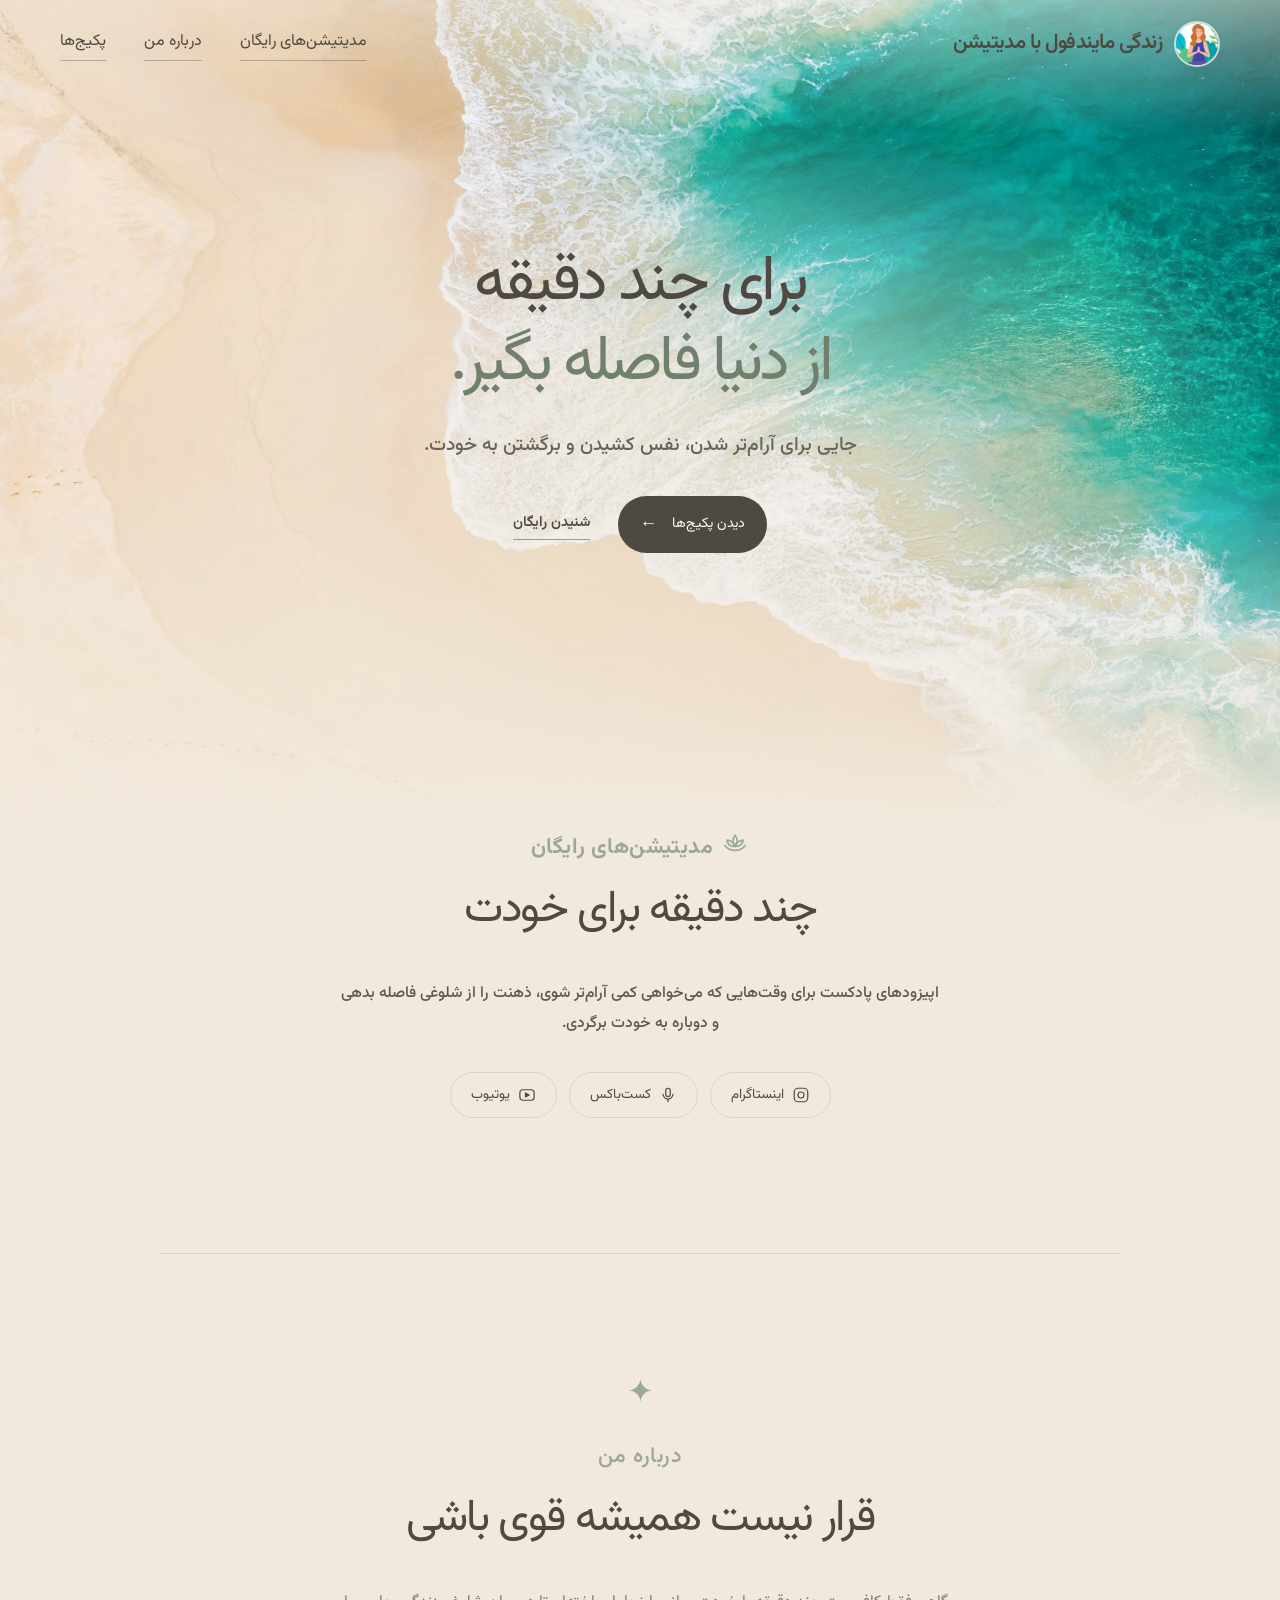
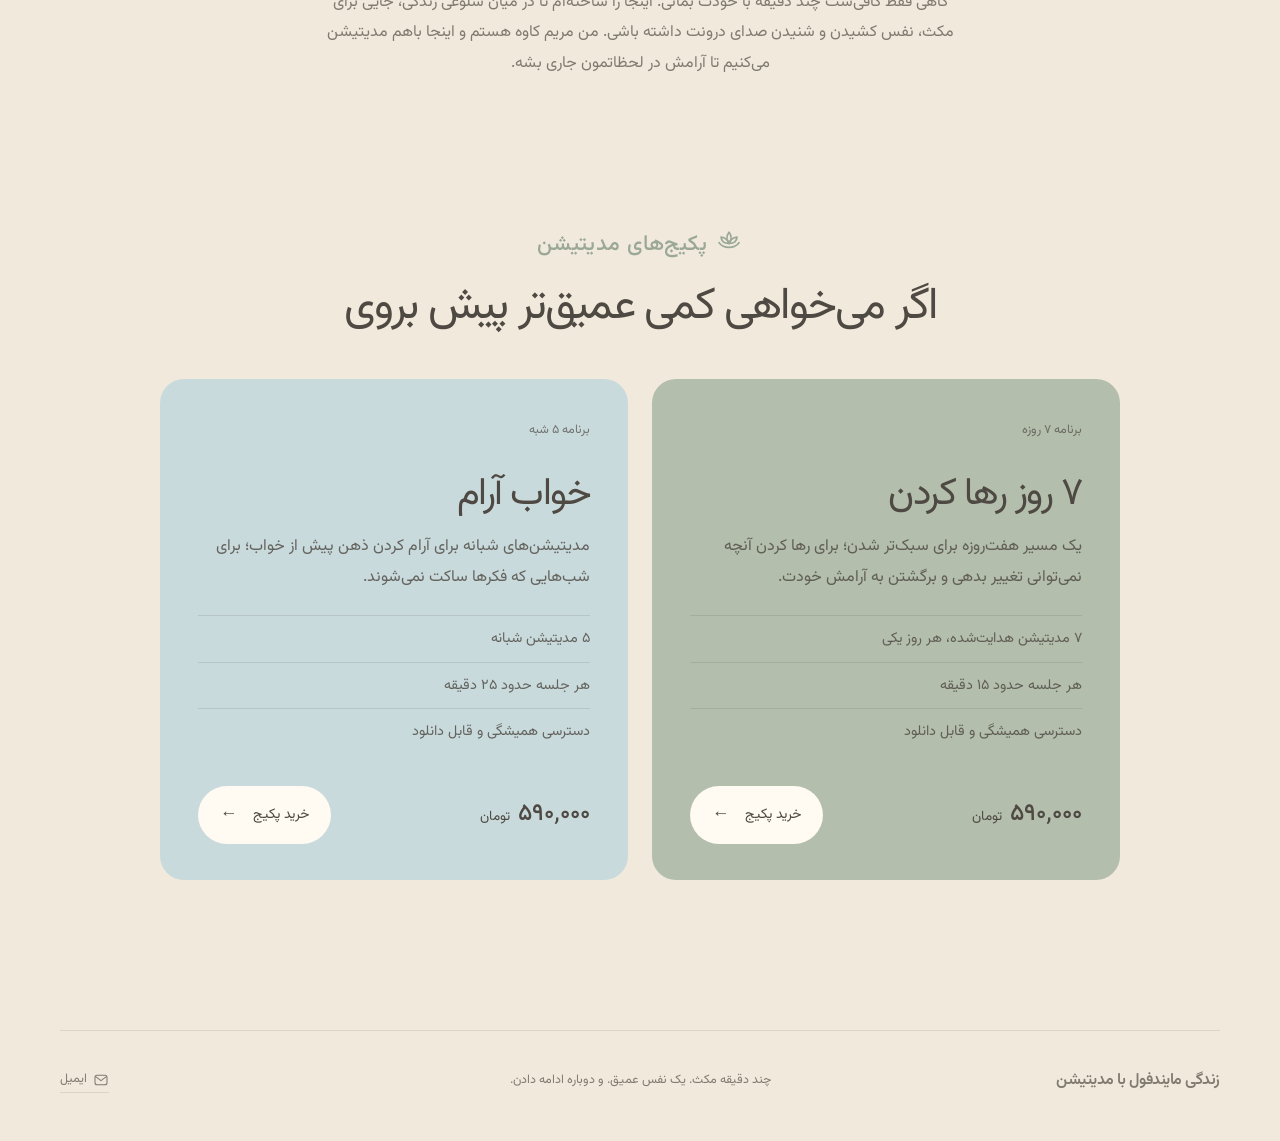
==== index.html @ b2b63bcb "Move about section above packages and add lotus icons to section labels Co-Authored-By: Claude Opus " ====
<!doctype html>
<html lang="fa" dir="rtl">
<head>
  <meta charset="utf-8">
  <meta name="viewport" content="width=device-width, initial-scale=1">
  <title>زندگی مایندفول با مدیتیشن</title>
  <meta name="description" content="پادکست مدیتیشن رایگان و پکیج‌های مدیتیشن هدایت‌شده؛ جایی برای آرام‌تر شدن، نفس کشیدن و برگشتن به خودت.">
  <meta name="theme-color" content="#f7f4ee">
  <link rel="preconnect" href="https://fonts.googleapis.com">
  <link rel="preconnect" href="https://fonts.gstatic.com" crossorigin>
  <link href="https://fonts.googleapis.com/css2?family=Vazirmatn:wght@300;400;500;600&display=swap" rel="stylesheet">
  <link rel="stylesheet" href="style.css">
</head>
<body>
  <div class="top">
    <header class="nav">
      <a class="logo" href="#"><img class="logo-avatar" src="images/avatar.jpg" alt="" width="46" height="46">زندگی مایندفول با مدیتیشن</a>
      <nav>
        <a href="#free">مدیتیشن‌های رایگان</a>
        <a href="#about">درباره من</a>
        <a href="#packages">پکیج‌ها</a>
      </nav>
    </header>

    <!-- عکس بالای صفحه: images/hero.jpg -->
    <section class="hero">
      <div class="hero-copy">
        <h1>برای چند دقیقه<br><em>از دنیا فاصله بگیر.</em></h1>
        <p class="hero-text">
          جایی برای آرام‌تر شدن، نفس کشیدن و برگشتن به خودت.
        </p>
        <div class="hero-actions">
          <a class="button" href="#packages">دیدن پکیج‌ها <span aria-hidden="true">←</span></a>
          <a class="text-link" href="#free">شنیدن رایگان</a>
        </div>
      </div>
    </section>
  </div>

  <main>
    <section class="intro" id="free">
      <p class="eyebrow"><svg class="lotus" viewBox="0 0 24 24" aria-hidden="true" fill="none" stroke="currentColor" stroke-width="1.5" stroke-linecap="round" stroke-linejoin="round"><path d="M12 4.5c2.2 2.7 2.2 6.6 0 9.5-2.2-2.9-2.2-6.8 0-9.5z"/><path d="M12 14c-.9-2.9-3.4-5-6.8-5.4.1 3.6 2.6 5.7 6.8 5.4z"/><path d="M12 14c.9-2.9 3.4-5 6.8-5.4-.1 3.6-2.6 5.7-6.8 5.4z"/><path d="M3.5 13.5c1.9 2.6 4.9 4 8.5 4s6.6-1.4 8.5-4"/></svg>مدیتیشن‌های رایگان</p>
      <h2>چند دقیقه برای خودت</h2>
      <p>
        اپیزودهای پادکست برای وقت‌هایی که می‌خواهی کمی آرام‌تر شوی،
        ذهنت را از شلوغی فاصله بدهی و دوباره به خودت برگردی.
      </p>
      <!-- لینک صفحه‌ی پادکست خودت را در هر href بگذار -->
      <ul class="platforms">
        <li><a href="https://www.instagram.com/mindful_life_with_meditation/" target="_blank" rel="noopener"><svg class="icon" viewBox="0 0 24 24" aria-hidden="true" fill="none" stroke="currentColor" stroke-width="1.6" stroke-linecap="round" stroke-linejoin="round"><rect x="3" y="3" width="18" height="18" rx="5"/><circle cx="12" cy="12" r="4"/><circle cx="17.3" cy="6.7" r=".6" fill="currentColor" stroke="none"/></svg>اینستاگرام</a></li>
        <li><a href="https://castbox.fm/channel/%D8%B2%D9%86%D8%AF%DA%AF%DB%8C-%D9%85%D8%A7%DB%8C%D9%86%D8%AF%D9%81%D9%88%D9%84-%D8%A8%D8%A7-%D9%85%D8%AF%DB%8C%D8%AA%DB%8C%D8%B4%D9%86-%7C-%D9%85%D8%B1%D8%A7%D9%82%D8%A8%D9%87%E2%80%8C%DB%8C-%D9%81%D8%A7%D8%B1%D8%B3%DB%8C-id4888005?country=ir&amp;nojump=1" target="_blank" rel="noopener"><svg class="icon" viewBox="0 0 24 24" aria-hidden="true" fill="none" stroke="currentColor" stroke-width="1.6" stroke-linecap="round" stroke-linejoin="round"><rect x="9" y="3" width="6" height="11" rx="3"/><path d="M5.5 11a6.5 6.5 0 0 0 13 0"/><path d="M12 17.5V21"/></svg>کست‌باکس</a></li>
        <li><a href="https://www.youtube.com/@maryamMeditations" target="_blank" rel="noopener"><svg class="icon" viewBox="0 0 24 24" aria-hidden="true" fill="none" stroke="currentColor" stroke-width="1.6" stroke-linecap="round" stroke-linejoin="round"><rect x="2.5" y="5" width="19" height="14" rx="4"/><path d="M10 9.2v5.6l4.8-2.8z" fill="currentColor"/></svg>یوتیوب</a></li>
      </ul>
    </section>

    <section class="about" id="about">
      <div class="about-mark" aria-hidden="true">✦</div>
      <div>
        <p class="eyebrow">درباره من</p>
        <h2>قرار نیست همیشه قوی باشی</h2>
        <p>
          گاهی فقط کافی‌ست چند دقیقه با خودت بمانی.
          اینجا را ساخته‌ام تا در میان شلوغی زندگی،
          جایی برای مکث، نفس کشیدن و شنیدن صدای درونت داشته باشی.
          من مریم کاوه هستم و اینجا باهم مدیتیشن می‌کنیم
          تا آرامش در لحظاتمون جاری بشه.
        </p>
      </div>
    </section>

    <section class="packages" id="packages">
      <div class="section-heading">
        <p class="eyebrow"><svg class="lotus" viewBox="0 0 24 24" aria-hidden="true" fill="none" stroke="currentColor" stroke-width="1.5" stroke-linecap="round" stroke-linejoin="round"><path d="M12 4.5c2.2 2.7 2.2 6.6 0 9.5-2.2-2.9-2.2-6.8 0-9.5z"/><path d="M12 14c-.9-2.9-3.4-5-6.8-5.4.1 3.6 2.6 5.7 6.8 5.4z"/><path d="M12 14c.9-2.9 3.4-5 6.8-5.4-.1 3.6-2.6 5.7-6.8 5.4z"/><path d="M3.5 13.5c1.9 2.6 4.9 4 8.5 4s6.6-1.4 8.5-4"/></svg>پکیج‌های مدیتیشن</p>
        <h2>اگر می‌خواهی کمی عمیق‌تر پیش بروی</h2>
      </div>

      <div class="package-grid">
        <article class="package-card">
          <div class="package-top">
            <span class="card-label">برنامه ۷ روزه</span>
          </div>
          <h3>۷ روز رها کردن</h3>
          <p class="package-desc">
            یک مسیر هفت‌روزه برای سبک‌تر شدن؛ برای رها کردن آنچه
            نمی‌توانی تغییر بدهی و برگشتن به آرامش خودت.
          </p>
          <ul class="package-list">
            <li>۷ مدیتیشن هدایت‌شده، هر روز یکی</li>
            <li>هر جلسه حدود ۱۵ دقیقه</li>
            <li>دسترسی همیشگی و قابل دانلود</li>
          </ul>
          <div class="package-footer">
            <p class="price"><strong>۵۹۰٬۰۰۰</strong> تومان</p>
            <!-- لینک صفحه‌ی پرداخت این پکیج -->
            <a class="button button-light" href="#">خرید پکیج <span aria-hidden="true">←</span></a>
          </div>
        </article>

        <article class="package-card package-card--sea">
          <div class="package-top">
            <span class="card-label">برنامه ۵ شبه</span>
          </div>
          <h3>خواب آرام</h3>
          <p class="package-desc">
            مدیتیشن‌های شبانه برای آرام کردن ذهن پیش از خواب؛
            برای شب‌هایی که فکرها ساکت نمی‌شوند.
          </p>
          <ul class="package-list">
            <li>۵ مدیتیشن شبانه</li>
            <li>هر جلسه حدود ۲۵ دقیقه</li>
            <li>دسترسی همیشگی و قابل دانلود</li>
          </ul>
          <div class="package-footer">
            <p class="price"><strong>۵۹۰٬۰۰۰</strong> تومان</p>
            <!-- لینک صفحه‌ی پرداخت این پکیج -->
            <a class="button button-light" href="#">خرید پکیج <span aria-hidden="true">←</span></a>
          </div>
        </article>
      </div>
    </section>
  </main>

  <footer>
    <div class="logo">زندگی مایندفول با مدیتیشن</div>
    <p>چند دقیقه مکث. یک نفس عمیق. و دوباره ادامه دادن.</p>
    <div class="footer-links">
      <a class="footer-link" href="mailto:mindful.life.with.meditation@gmail.com"><svg class="icon" viewBox="0 0 24 24" aria-hidden="true" fill="none" stroke="currentColor" stroke-width="1.6" stroke-linecap="round" stroke-linejoin="round"><rect x="3" y="5" width="18" height="14" rx="3"/><path d="m4 7 8 6 8-6"/></svg>ایمیل</a>
    </div>
  </footer>
</body>
</html>
---- style.css ----
* { box-sizing: border-box; }

:root {
  --cream: #f1e9dc;
  --cream-deep: #e7dccb;
  --sage: #9aa895;
  --sage-soft: #b3bead;
  --sage-dark: #71806d;
  --brown: #4e4942;
  --muted: #817a70;
  --white: #fffaf2;
  --sea: #c9dadd;
  --line: rgba(78,73,66,.13);
}

html { scroll-behavior: smooth; }

body {
  margin: 0;
  background: var(--cream);
  color: var(--brown);
  font-family: "Vazirmatn", Tahoma, sans-serif;
  font-weight: 400;
  line-height: 1.9;
}

a { color: inherit; text-decoration: none; }

.nav {
  width: min(1160px, calc(100% - 48px));
  margin: 0 auto;
  min-height: 88px;
  display: flex;
  align-items: center;
  justify-content: space-between;
  gap: 32px;
}

.logo {
  font-size: 1.3rem;
  font-weight: 600;
  letter-spacing: -.03em;
}
a.logo {
  display: inline-flex;
  align-items: center;
  gap: 12px;
}
.logo-avatar {
  width: 46px;
  height: 46px;
  border-radius: 50%;
  object-fit: cover;
  border: 2px solid rgba(255,250,242,.7);
  box-shadow: 0 1px 6px rgba(78,73,66,.06);
}

.nav nav {
  display: flex;
  gap: 38px;
  color: var(--muted);
  font-size: 1rem;
}

.nav nav a {
  padding-bottom: 3px;
  border-bottom: 1px solid rgba(78,73,66,.35);
  transition: color .2s ease, border-color .2s ease;
}
.nav nav a:hover { color: var(--brown); border-bottom-color: var(--brown); }

.top {
  position: relative;
  min-height: 92vh;
  display: flex;
  flex-direction: column;
  background:
    /* محو شدن پایین عکس در رنگ صفحه */
    linear-gradient(180deg, transparent 55%, rgba(241,233,220,.6) 80%, var(--cream) 100%),
    /* کمی روشن‌تر کردن پشت متن برای خوانایی */
    radial-gradient(var(--veil, ellipse 50% 38%) at 50% 50%, rgba(241,233,220,.78), rgba(241,233,220,0) 100%),
    /* روشن کردن بالای صفحه برای خوانایی منو */
    linear-gradient(180deg, rgba(241,233,220,.55) 0%, rgba(241,233,220,0) 16%),
    url("images/hero.jpg") center / cover no-repeat,
    var(--cream-deep);
}

.top .nav { width: min(1160px, calc(100% - 48px)); }
.top .nav nav { color: var(--brown); }

.hero {
  flex: 1;
  width: min(1160px, calc(100% - 48px));
  margin: 0 auto;
  display: flex;
  align-items: center;
  justify-content: center;
  padding: 40px 0 160px;
}

.hero-copy { max-width: 640px; text-align: center; }
.hero-copy .hero-text { margin-left: auto; margin-right: auto; }
.hero-copy .hero-actions { justify-content: center; }

.eyebrow {
  margin: 0 0 16px;
  color: var(--sage-dark);
  font-size: .78rem;
  font-weight: 500;
  letter-spacing: .02em;
}

h1, h2, h3, p { margin-top: 0; }

h1 {
  margin-bottom: 24px;
  font-size: clamp(2.8rem, 5vw, 5rem);
  line-height: 1.25;
  font-weight: 400;
  letter-spacing: -.055em;
}
h1 em {
  font-style: normal;
  color: var(--sage-dark);
}

.hero-text {
  max-width: 480px;
  color: #6a635a;
  font-size: 1.2rem;
  font-weight: 500;
  margin-bottom: 32px;
}

.button {
  display: inline-flex;
  align-items: center;
  gap: 15px;
  background: var(--brown);
  color: var(--white);
  border-radius: 999px;
  padding: 12px 22px;
  font-size: .88rem;
  transition: transform .2s ease, background .2s ease;
}
.button:hover { transform: translateY(-2px); background: #3f3b36; }
.button span { font-size: 1.1rem; }

.hero-actions {
  display: flex;
  align-items: center;
  gap: 28px;
  flex-wrap: wrap;
}

.hero-actions .text-link {
  color: var(--brown);
  font-weight: 600;
  border-bottom-color: rgba(78,73,66,.5);
}

a:focus-visible {
  outline: 2px solid var(--sage-dark);
  outline-offset: 3px;
}

.intro, .packages, .about {
  width: min(960px, calc(100% - 48px));
  margin-left: auto;
  margin-right: auto;
}

.intro {
  padding: 0 0 135px;
  text-align: center;
}
.intro h2, .section-heading h2, .about h2 {
  font-size: clamp(2rem, 3.5vw, 3rem);
  font-weight: 400;
  letter-spacing: -.04em;
  line-height: 1.4;
}
.eyebrow .lotus {
  width: 1.3em;
  height: 1.3em;
  vertical-align: -.25em;
  margin-left: 8px;
}
.intro .eyebrow {
  color: var(--sage);
  font-size: 1.35rem;
  font-weight: 700;
  margin-bottom: 10px;
}
.section-heading .eyebrow,
.about .eyebrow {
  font-size: 1.35rem;
  margin-bottom: 10px;
}
.section-heading .eyebrow,
.about .eyebrow { color: var(--sage); }
.intro p:not(.eyebrow) {
  max-width: 600px;
  margin: 0 auto 24px;
  color: #5f5850;
  font-weight: 500;
  font-size: .98rem;
}

.text-link {
  display: inline-flex;
  gap: 13px;
  align-items: center;
  color: var(--sage-dark);
  font-size: .9rem;
  border-bottom: 1px solid rgba(113,128,109,.35);
  padding-bottom: 3px;
}

.platforms {
  list-style: none;
  margin: 34px 0 0;
  padding: 0;
  display: flex;
  justify-content: center;
  flex-wrap: wrap;
  gap: 12px;
}
.platforms a {
  display: inline-flex;
  align-items: center;
  gap: 8px;
  padding: 9px 20px;
  border: 1px solid var(--line);
  border-radius: 999px;
  font-size: .85rem;
  color: var(--brown);
  transition: background .2s ease, border-color .2s ease;
}
.platforms .icon { width: 18px; height: 18px; flex: none; }
.platforms a:hover { background: var(--white); border-color: rgba(78,73,66,.25); }

.packages { padding-bottom: 150px; }
.section-heading { margin-bottom: 40px; text-align: center; }

.package-grid {
  display: grid;
  grid-template-columns: 1fr 1fr;
  gap: 24px;
}

.package-card {
  border-radius: 24px;
  background: var(--sage-soft);
  padding: 40px 38px 36px;
  display: flex;
  flex-direction: column;
}
.package-card--sea { background: var(--sea); }

.package-top {
  font-size: .78rem;
  opacity: .7;
  margin-bottom: 26px;
}
.package-card h3 {
  font-size: clamp(1.8rem, 3vw, 2.4rem);
  font-weight: 400;
  letter-spacing: -.04em;
  line-height: 1.4;
  margin-bottom: 10px;
}
.package-desc {
  color: rgba(78,73,66,.82);
  margin-bottom: 22px;
}

.package-list {
  list-style: none;
  margin: 0 0 32px;
  padding: 0;
  font-size: .9rem;
  color: rgba(78,73,66,.82);
}
.package-list li {
  padding: 9px 0;
  border-top: 1px solid rgba(78,73,66,.14);
}

.package-footer {
  margin-top: auto;
  display: flex;
  align-items: center;
  justify-content: space-between;
  gap: 16px;
  flex-wrap: wrap;
}
.price { margin: 0; font-size: .85rem; }
.price strong { font-size: 1.5rem; font-weight: 500; margin-left: 4px; }

.button-light {
  background: var(--white);
  color: var(--brown);
}
.button-light:hover { background: var(--white); }


.about {
  border-top: 1px solid var(--line);
  padding: 110px 0 130px;
  text-align: center;
}
.about-mark {
  font-size: 2rem;
  color: var(--sage);
  margin-bottom: 12px;
}
.about p:not(.eyebrow) {
  max-width: 650px;
  margin-left: auto;
  margin-right: auto;
  color: var(--muted);
  font-size: 1rem;
}

footer {
  border-top: 1px solid var(--line);
  width: min(1160px, calc(100% - 48px));
  margin: 0 auto;
  padding: 35px 0 45px;
  display: grid;
  grid-template-columns: 1fr auto 1fr;
  align-items: center;
  gap: 24px;
  color: var(--muted);
  font-size: .78rem;
}
footer .logo { font-size: 1rem; }
footer p { margin: 0; text-align: center; }
.footer-links { justify-self: end; display: flex; gap: 20px; }
.footer-link {
  display: inline-flex;
  align-items: center;
  gap: 6px;
  border-bottom: 1px solid var(--line);
}
.footer-link .icon { width: 16px; height: 16px; }
.footer-link:hover { color: var(--brown); }

@media (prefers-reduced-motion: reduce) {
  html { scroll-behavior: auto; }
  * { transition: none !important; }
}

@media (max-width: 760px) {
  .nav {
    min-height: 72px;
    width: min(100% - 30px, 1160px);
  }
  .nav nav { display: none; }

  .top { min-height: 88vh; --veil: ellipse 95% 32%; }
  .top .nav, .hero { width: min(100% - 30px, 1160px); }
  .logo-avatar { width: 38px; height: 38px; }
  a.logo { gap: 10px; font-size: 1.1rem; }
  .hero { padding: 20px 0 120px; }
  .hero-copy { padding: 0 8px; }
  h1 { font-size: 2.6rem; }

  .intro, .packages, .about {
    width: min(100% - 30px, 960px);
  }
  .intro { padding: 0 0 100px; }
  .platforms { gap: 8px; }
  .platforms a { padding: 8px 14px; gap: 6px; }
  .packages { padding-bottom: 100px; }
  .package-grid { grid-template-columns: 1fr; gap: 18px; }
  .package-card { padding: 32px 26px 28px; }
  .about { padding: 80px 0 90px; }
  footer {
    width: min(100% - 30px, 1160px);
    grid-template-columns: 1fr;
    justify-items: center;
    text-align: center;
    gap: 8px;
  }
  .footer-links { justify-self: center; }
}
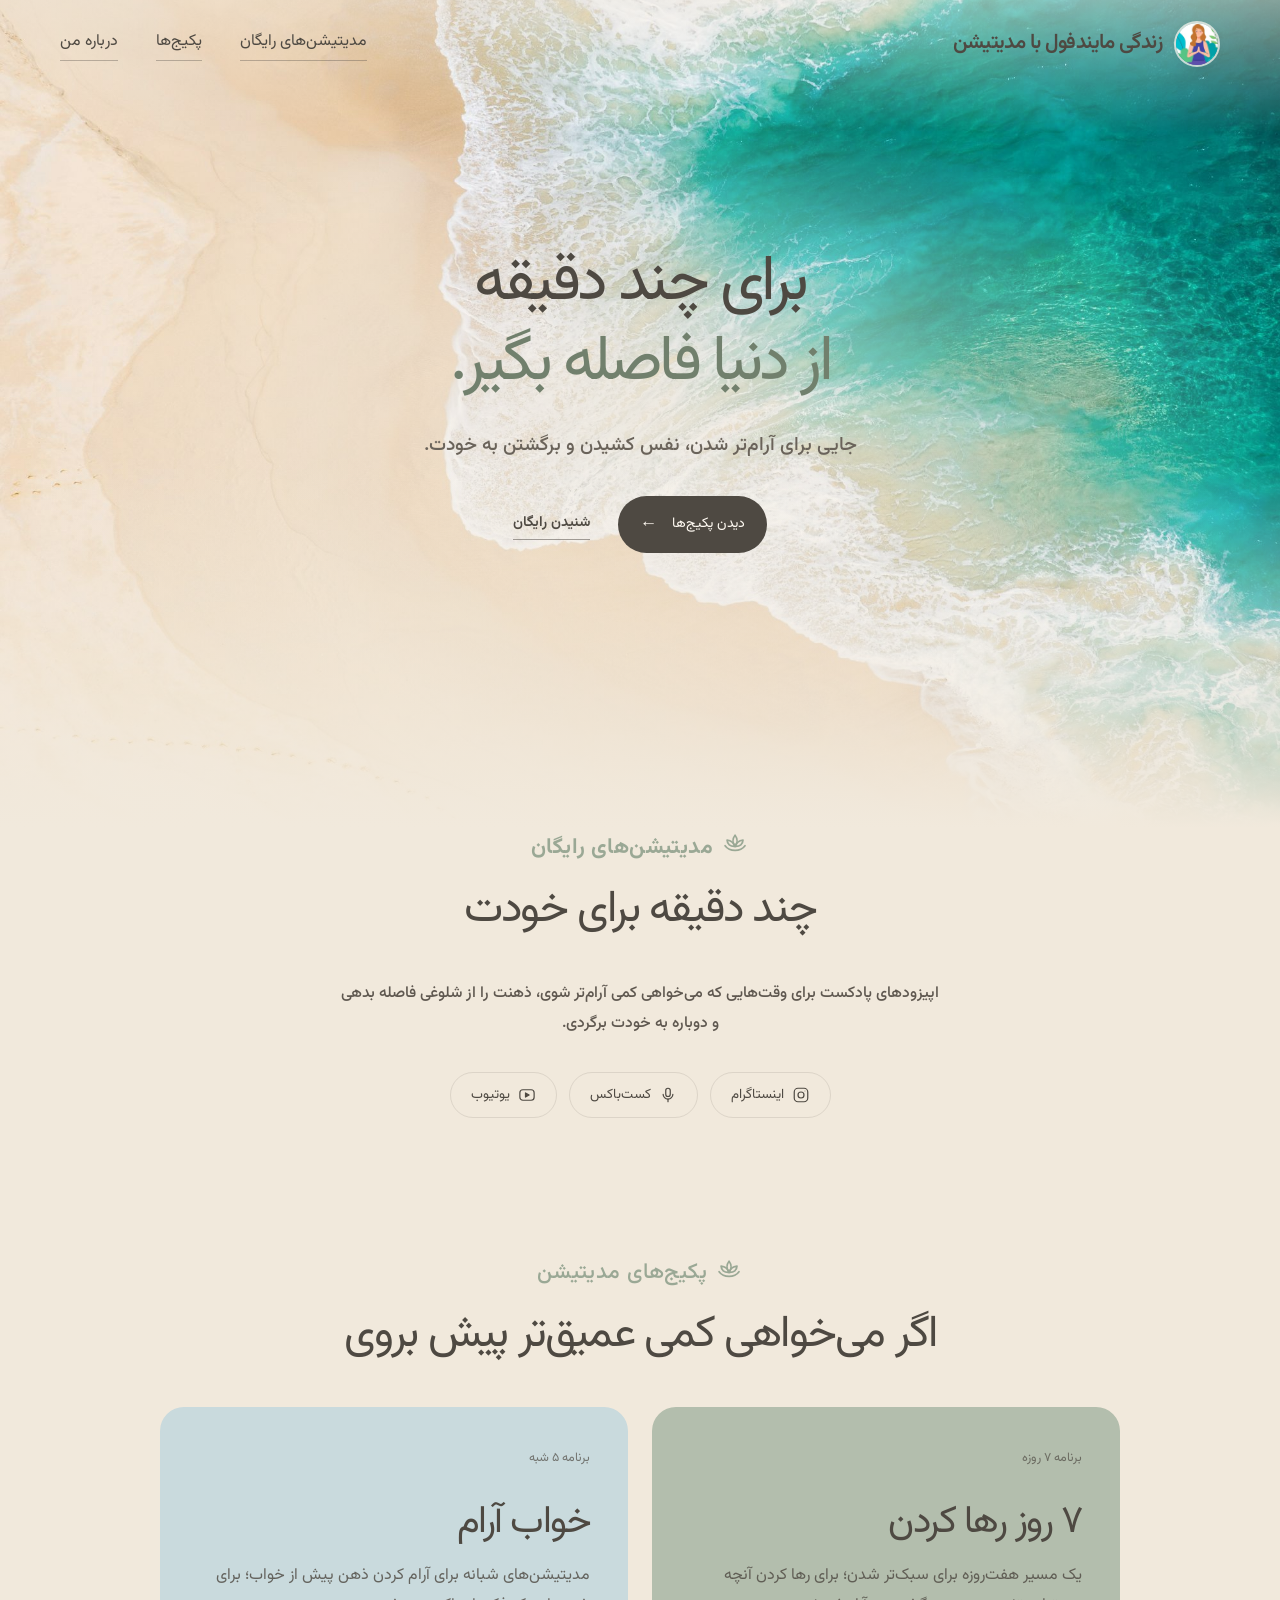
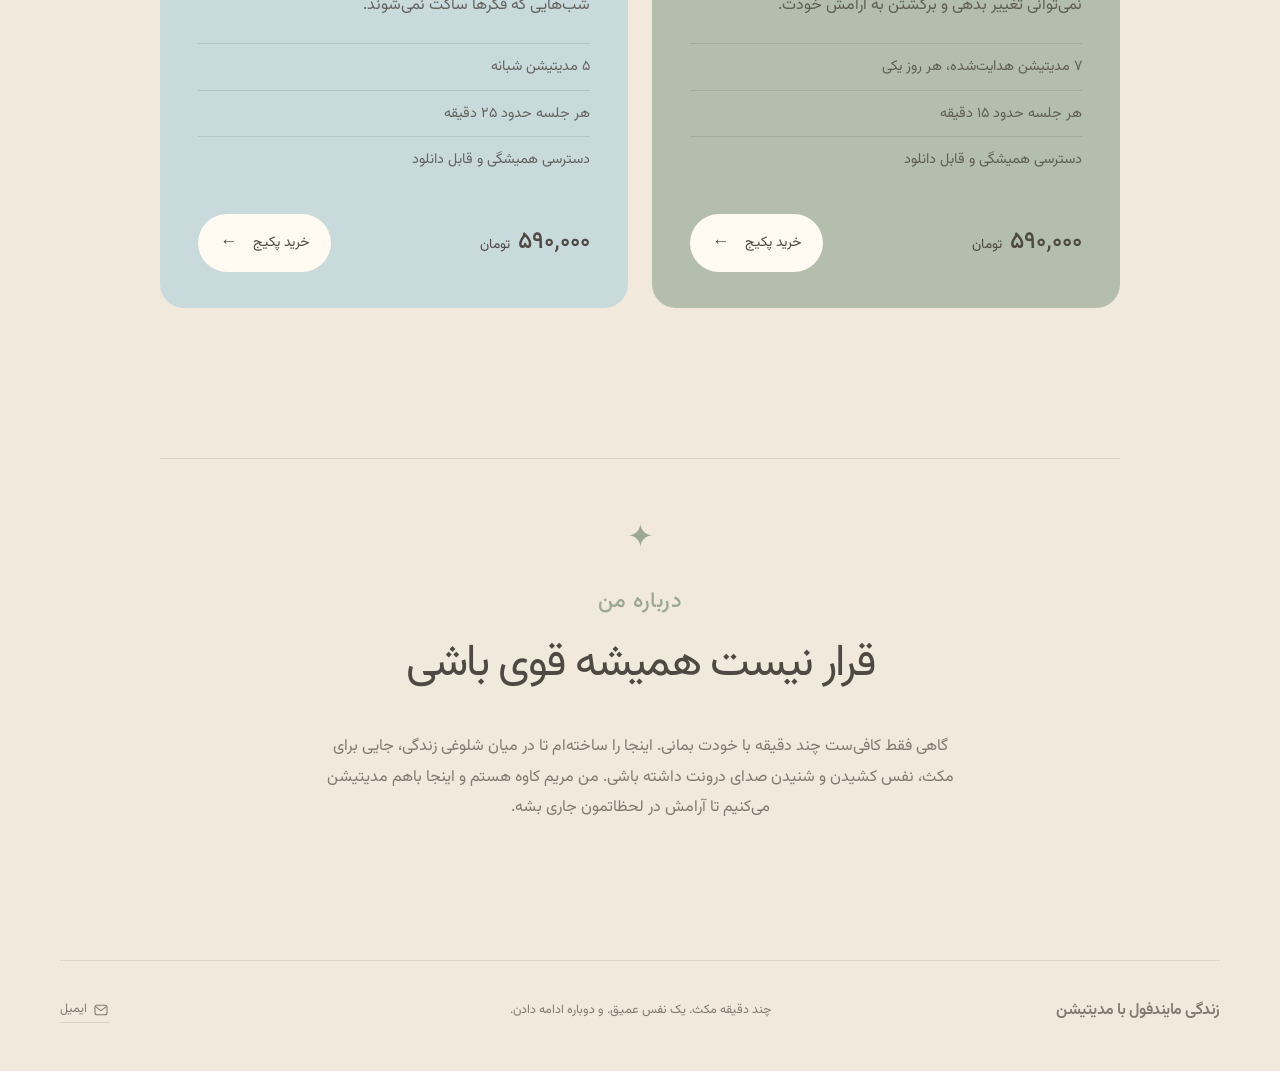
==== commit 9a396c77: "Restore about section to the bottom; reduce its top spacing under the divider Co-Authored-By: Claude" ====
--- a/index.html
+++ b/index.html
@@ -17,8 +17,8 @@
       <a class="logo" href="#"><img class="logo-avatar" src="images/avatar.jpg" alt="" width="46" height="46">زندگی مایندفول با مدیتیشن</a>
       <nav>
         <a href="#free">مدیتیشن‌های رایگان</a>
+        <a href="#packages">پکیج‌ها</a>
         <a href="#about">درباره من</a>
-        <a href="#packages">پکیج‌ها</a>
       </nav>
     </header>
 
@@ -51,21 +51,6 @@
         <li><a href="https://castbox.fm/channel/%D8%B2%D9%86%D8%AF%DA%AF%DB%8C-%D9%85%D8%A7%DB%8C%D9%86%D8%AF%D9%81%D9%88%D9%84-%D8%A8%D8%A7-%D9%85%D8%AF%DB%8C%D8%AA%DB%8C%D8%B4%D9%86-%7C-%D9%85%D8%B1%D8%A7%D9%82%D8%A8%D9%87%E2%80%8C%DB%8C-%D9%81%D8%A7%D8%B1%D8%B3%DB%8C-id4888005?country=ir&amp;nojump=1" target="_blank" rel="noopener"><svg class="icon" viewBox="0 0 24 24" aria-hidden="true" fill="none" stroke="currentColor" stroke-width="1.6" stroke-linecap="round" stroke-linejoin="round"><rect x="9" y="3" width="6" height="11" rx="3"/><path d="M5.5 11a6.5 6.5 0 0 0 13 0"/><path d="M12 17.5V21"/></svg>کست‌باکس</a></li>
         <li><a href="https://www.youtube.com/@maryamMeditations" target="_blank" rel="noopener"><svg class="icon" viewBox="0 0 24 24" aria-hidden="true" fill="none" stroke="currentColor" stroke-width="1.6" stroke-linecap="round" stroke-linejoin="round"><rect x="2.5" y="5" width="19" height="14" rx="4"/><path d="M10 9.2v5.6l4.8-2.8z" fill="currentColor"/></svg>یوتیوب</a></li>
       </ul>
-    </section>
-
-    <section class="about" id="about">
-      <div class="about-mark" aria-hidden="true">✦</div>
-      <div>
-        <p class="eyebrow">درباره من</p>
-        <h2>قرار نیست همیشه قوی باشی</h2>
-        <p>
-          گاهی فقط کافی‌ست چند دقیقه با خودت بمانی.
-          اینجا را ساخته‌ام تا در میان شلوغی زندگی،
-          جایی برای مکث، نفس کشیدن و شنیدن صدای درونت داشته باشی.
-          من مریم کاوه هستم و اینجا باهم مدیتیشن می‌کنیم
-          تا آرامش در لحظاتمون جاری بشه.
-        </p>
-      </div>
     </section>
 
     <section class="packages" id="packages">
@@ -118,6 +103,21 @@
         </article>
       </div>
     </section>
+
+    <section class="about" id="about">
+      <div class="about-mark" aria-hidden="true">✦</div>
+      <div>
+        <p class="eyebrow">درباره من</p>
+        <h2>قرار نیست همیشه قوی باشی</h2>
+        <p>
+          گاهی فقط کافی‌ست چند دقیقه با خودت بمانی.
+          اینجا را ساخته‌ام تا در میان شلوغی زندگی،
+          جایی برای مکث، نفس کشیدن و شنیدن صدای درونت داشته باشی.
+          من مریم کاوه هستم و اینجا باهم مدیتیشن می‌کنیم
+          تا آرامش در لحظاتمون جاری بشه.
+        </p>
+      </div>
+    </section>
   </main>
 
   <footer>
--- a/style.css
+++ b/style.css
@@ -307,7 +307,7 @@
 
 .about {
   border-top: 1px solid var(--line);
-  padding: 110px 0 130px;
+  padding: 50px 0 120px;
   text-align: center;
 }
 .about-mark {
@@ -376,7 +376,7 @@
   .packages { padding-bottom: 100px; }
   .package-grid { grid-template-columns: 1fr; gap: 18px; }
   .package-card { padding: 32px 26px 28px; }
-  .about { padding: 80px 0 90px; }
+  .about { padding: 40px 0 90px; }
   footer {
     width: min(100% - 30px, 1160px);
     grid-template-columns: 1fr;
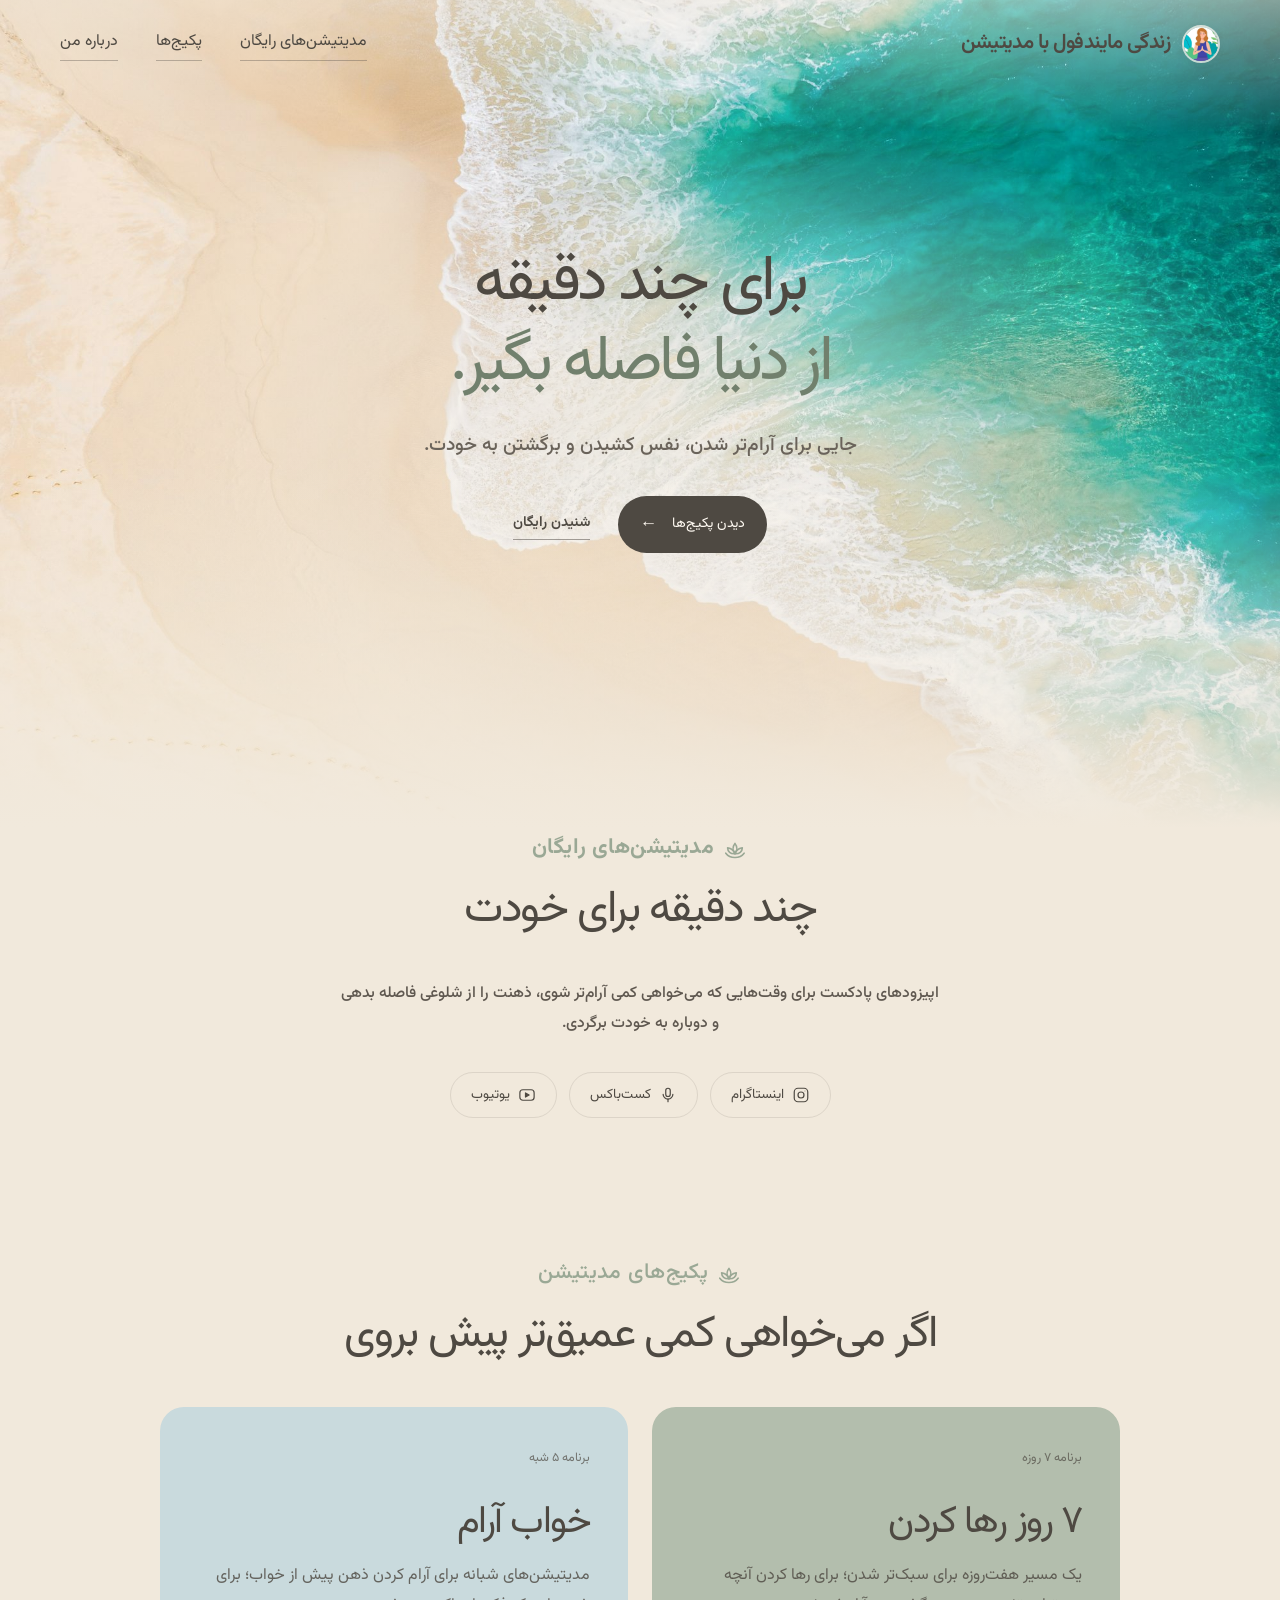
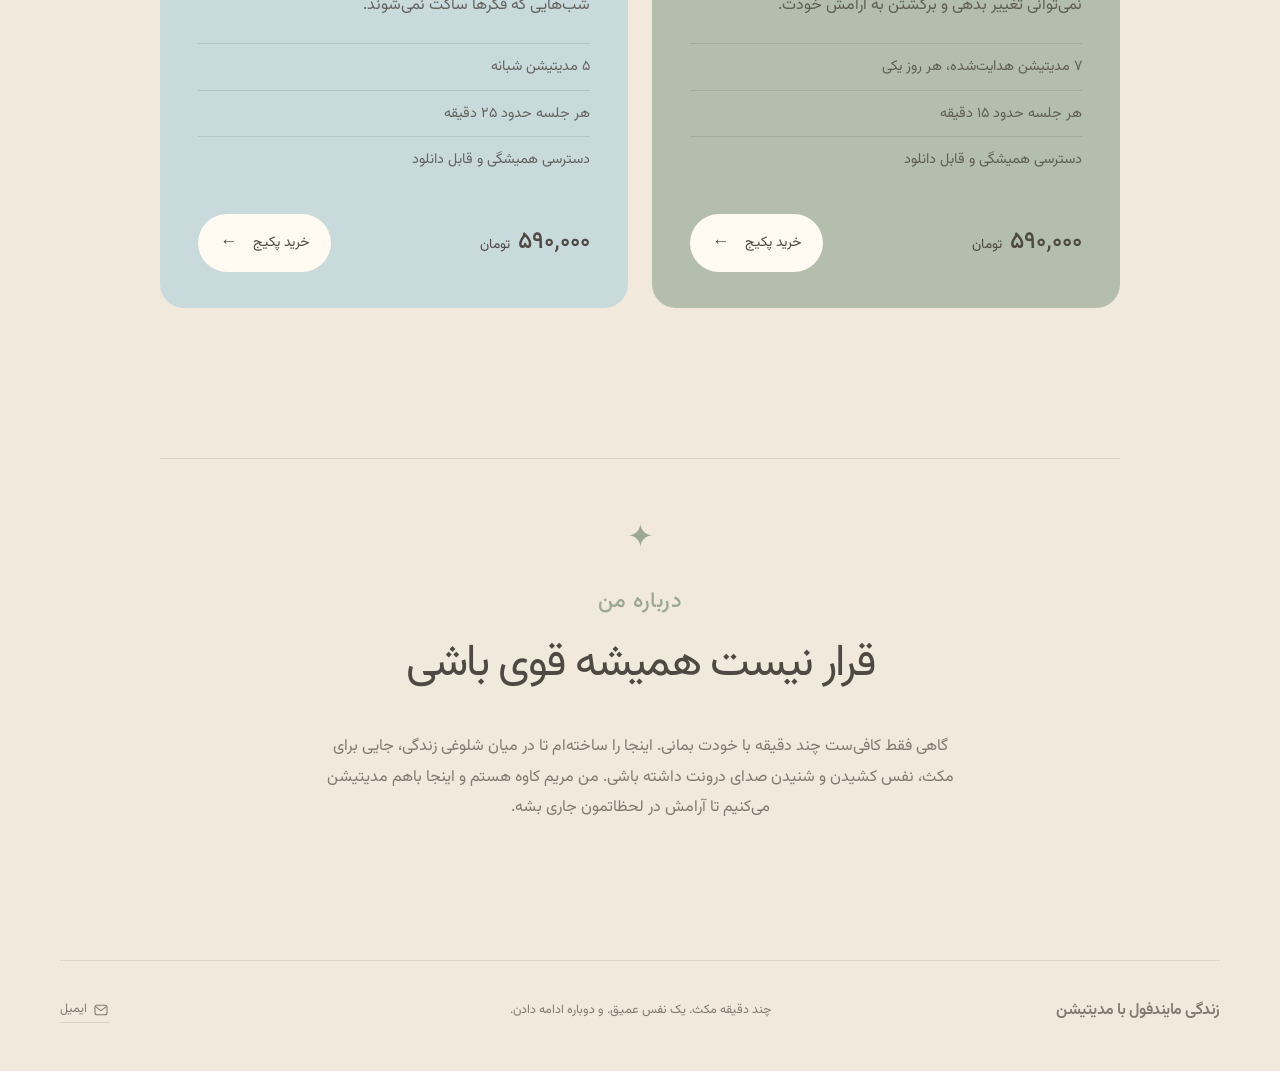
==== commit 26524c6d: "Smaller header avatar Co-Authored-By: Claude Opus 5.5 <noreply@anthropic.com> Claude-Session: https:" ====
--- a/index.html
+++ b/index.html
@@ -14,7 +14,7 @@
 <body>
   <div class="top">
     <header class="nav">
-      <a class="logo" href="#"><img class="logo-avatar" src="images/avatar.jpg" alt="" width="46" height="46">زندگی مایندفول با مدیتیشن</a>
+      <a class="logo" href="#"><img class="logo-avatar" src="images/avatar.jpg" alt="" width="38" height="38">زندگی مایندفول با مدیتیشن</a>
       <nav>
         <a href="#free">مدیتیشن‌های رایگان</a>
         <a href="#packages">پکیج‌ها</a>
--- a/style.css
+++ b/style.css
@@ -47,8 +47,8 @@
   gap: 12px;
 }
 .logo-avatar {
-  width: 46px;
-  height: 46px;
+  width: 38px;
+  height: 38px;
   border-radius: 50%;
   object-fit: cover;
   border: 2px solid rgba(255,250,242,.7);
@@ -180,11 +180,18 @@
   letter-spacing: -.04em;
   line-height: 1.4;
 }
+.intro .eyebrow,
+.section-heading .eyebrow {
+  display: flex;
+  align-items: center;
+  justify-content: center;
+  gap: 8px;
+}
 .eyebrow .lotus {
-  width: 1.3em;
-  height: 1.3em;
-  vertical-align: -.25em;
-  margin-left: 8px;
+  width: 1.2em;
+  height: 1.2em;
+  flex: none;
+  transform: translateY(.12em);
 }
 .intro .eyebrow {
   color: var(--sage);
@@ -361,7 +368,7 @@
 
   .top { min-height: 88vh; --veil: ellipse 95% 32%; }
   .top .nav, .hero { width: min(100% - 30px, 1160px); }
-  .logo-avatar { width: 38px; height: 38px; }
+  .logo-avatar { width: 32px; height: 32px; }
   a.logo { gap: 10px; font-size: 1.1rem; }
   .hero { padding: 20px 0 120px; }
   .hero-copy { padding: 0 8px; }
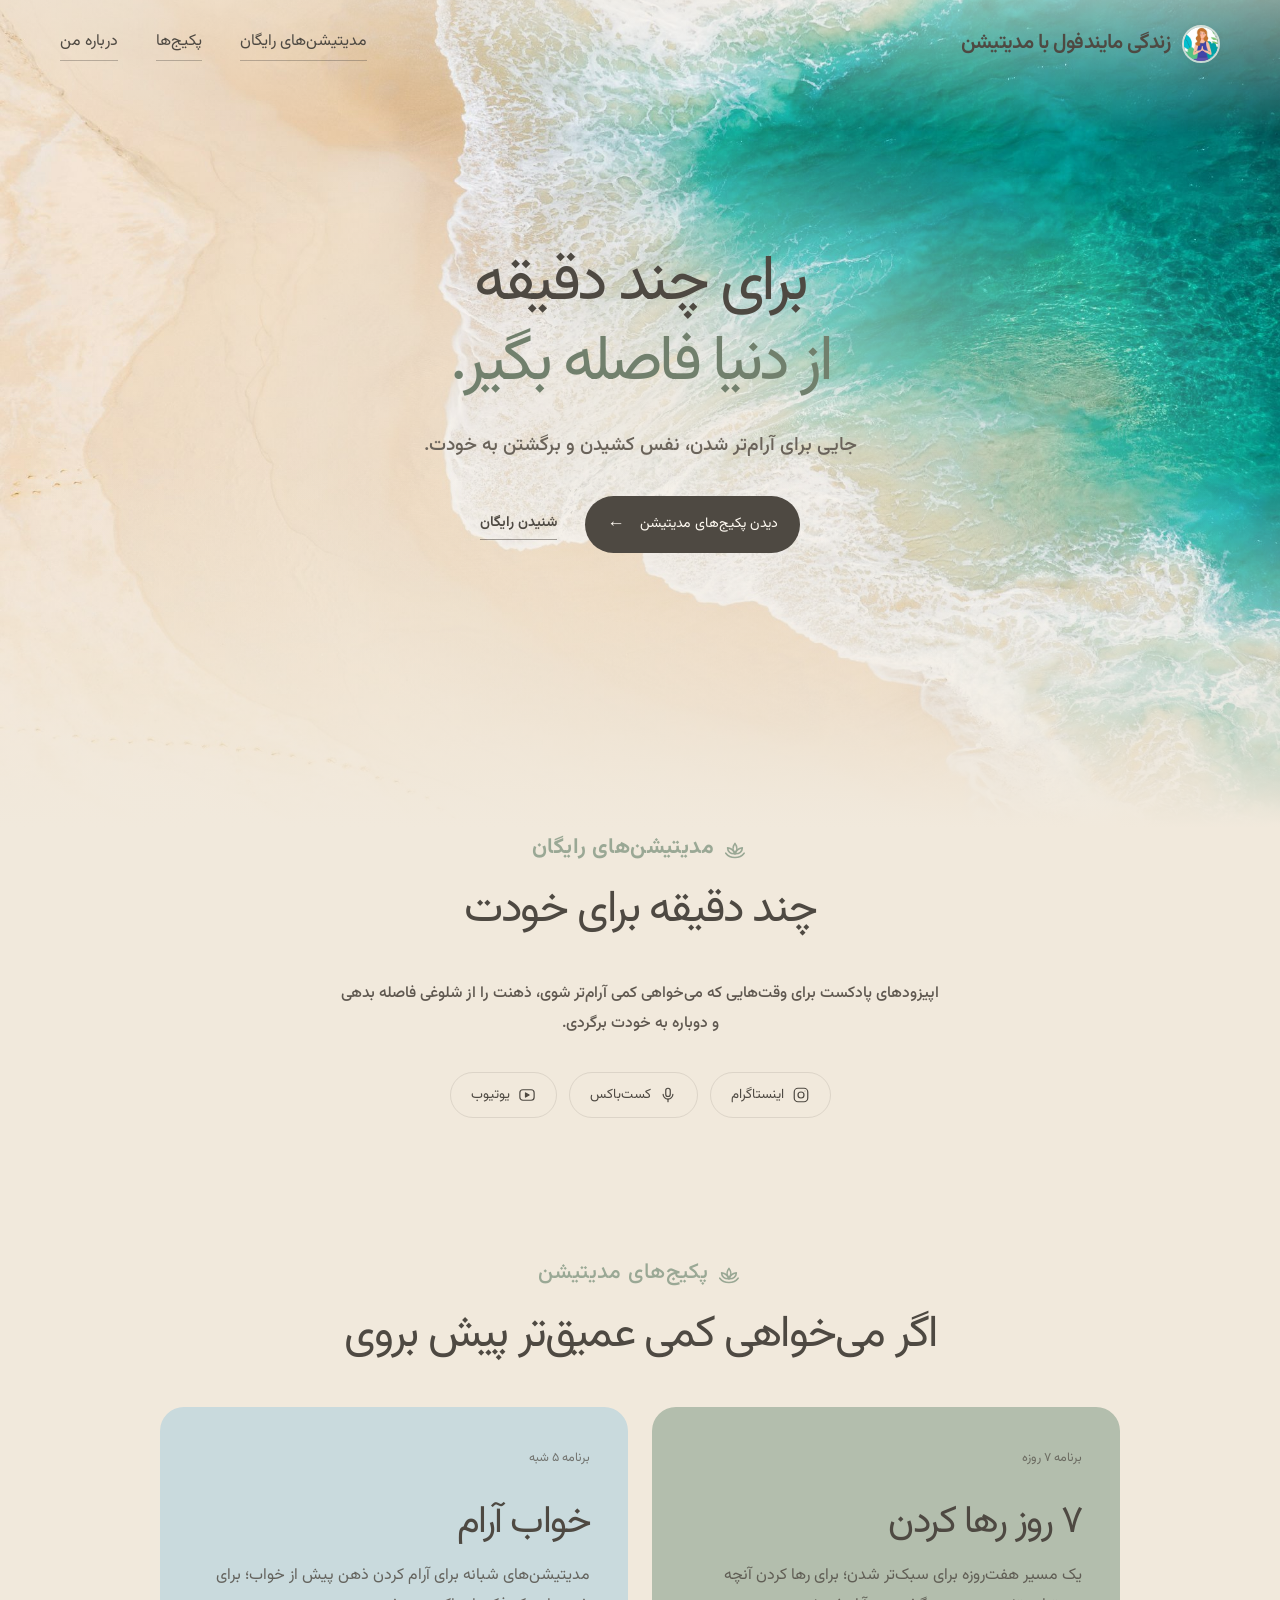
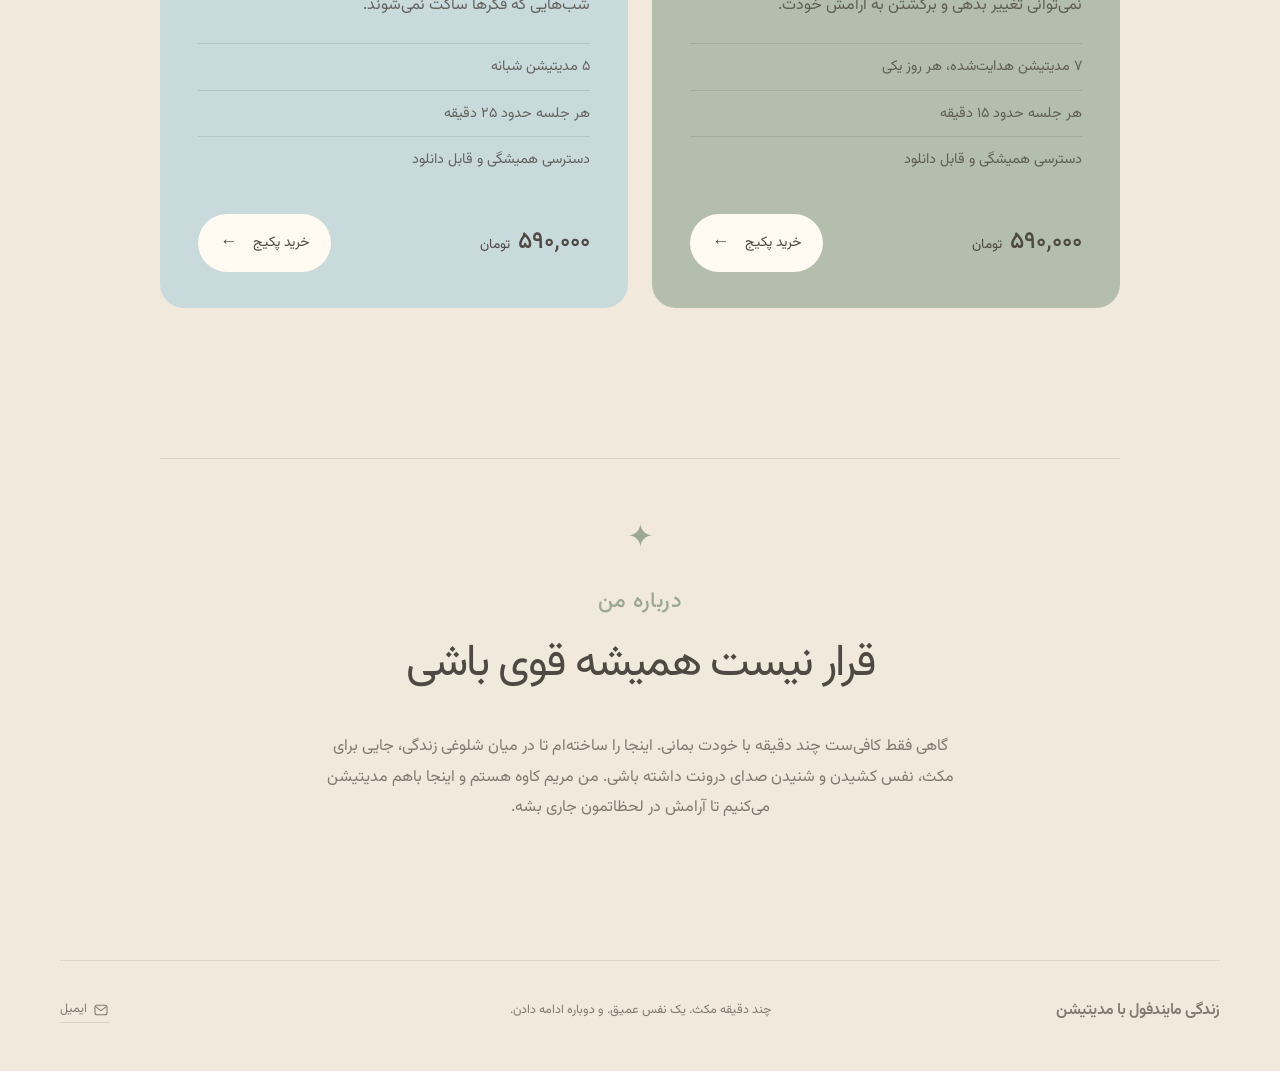
==== commit a430b462: "Hero button text: see meditation packages Co-Authored-By: Claude Opus 5.5 <noreply@anthropic.com> Cl" ====
--- a/index.html
+++ b/index.html
@@ -30,7 +30,7 @@
           جایی برای آرام‌تر شدن، نفس کشیدن و برگشتن به خودت.
         </p>
         <div class="hero-actions">
-          <a class="button" href="#packages">دیدن پکیج‌ها <span aria-hidden="true">←</span></a>
+          <a class="button" href="#packages">دیدن پکیج‌های مدیتیشن <span aria-hidden="true">←</span></a>
           <a class="text-link" href="#free">شنیدن رایگان</a>
         </div>
       </div>
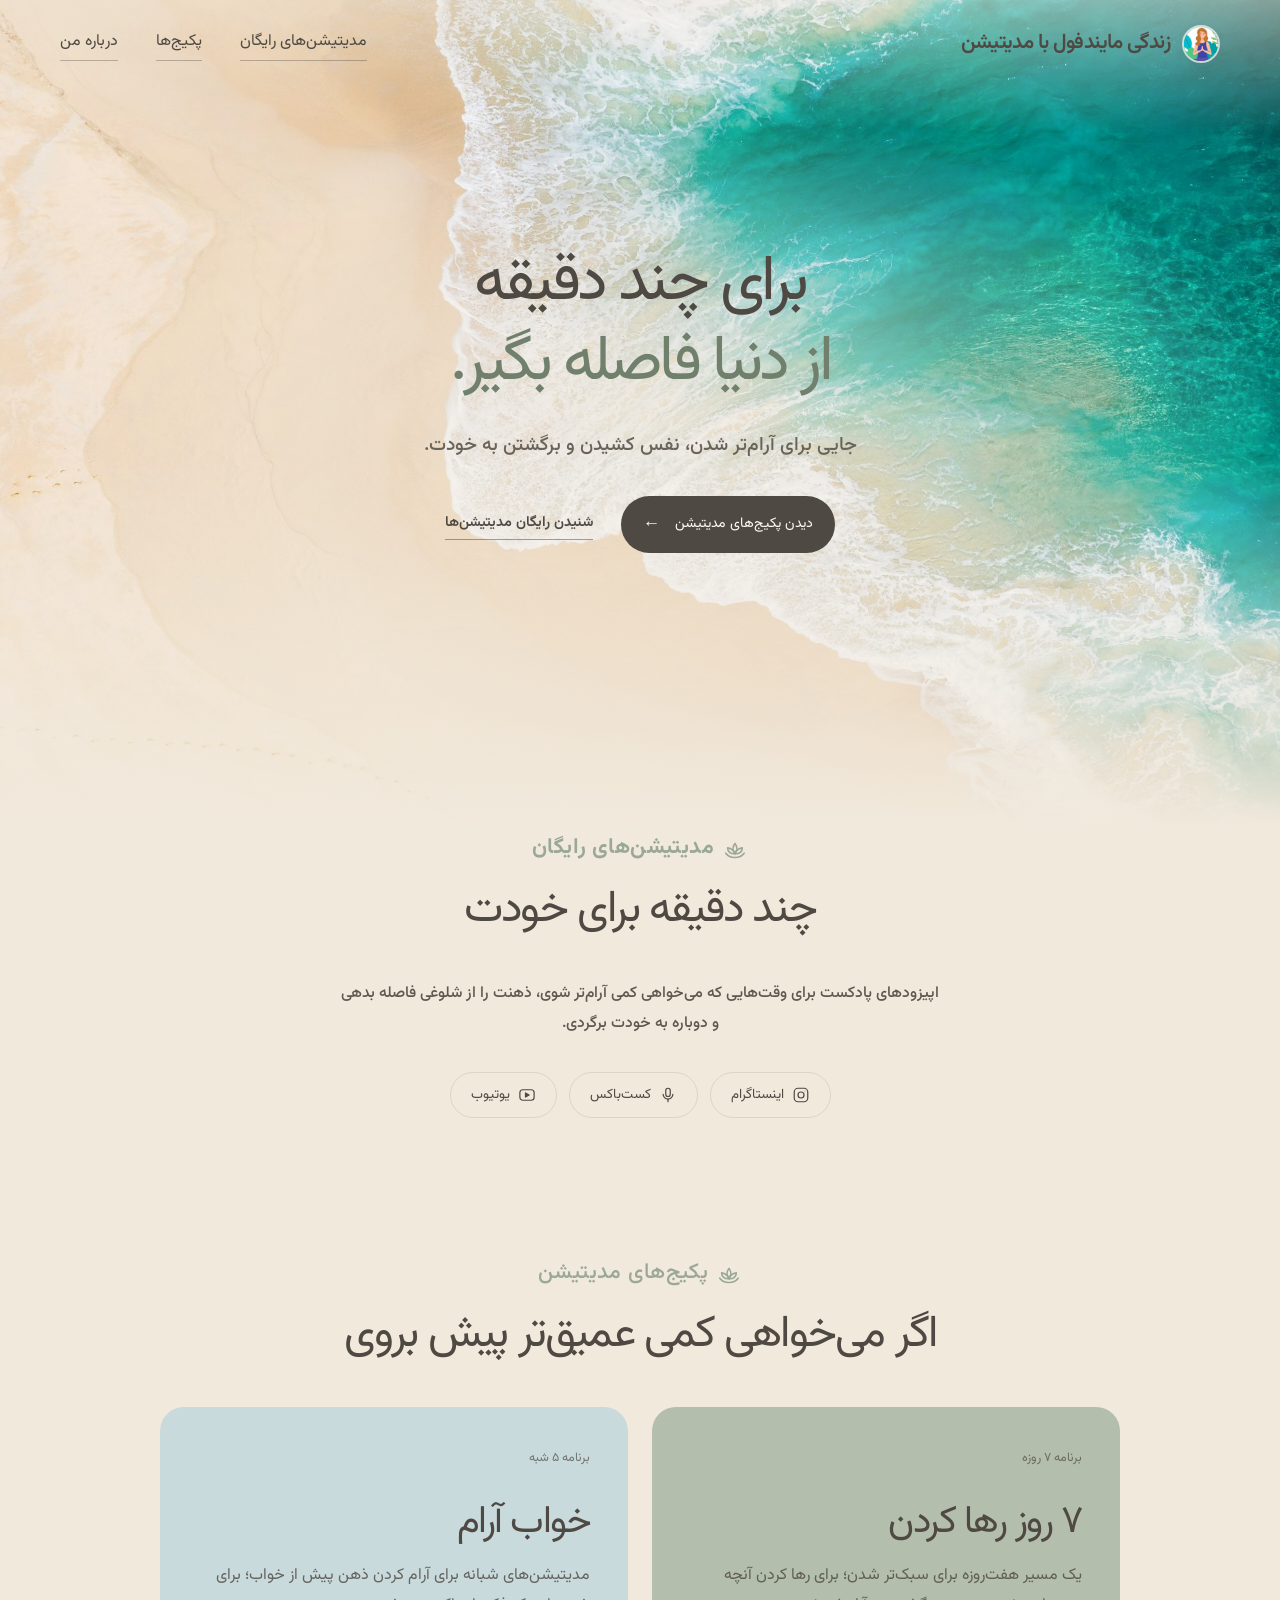
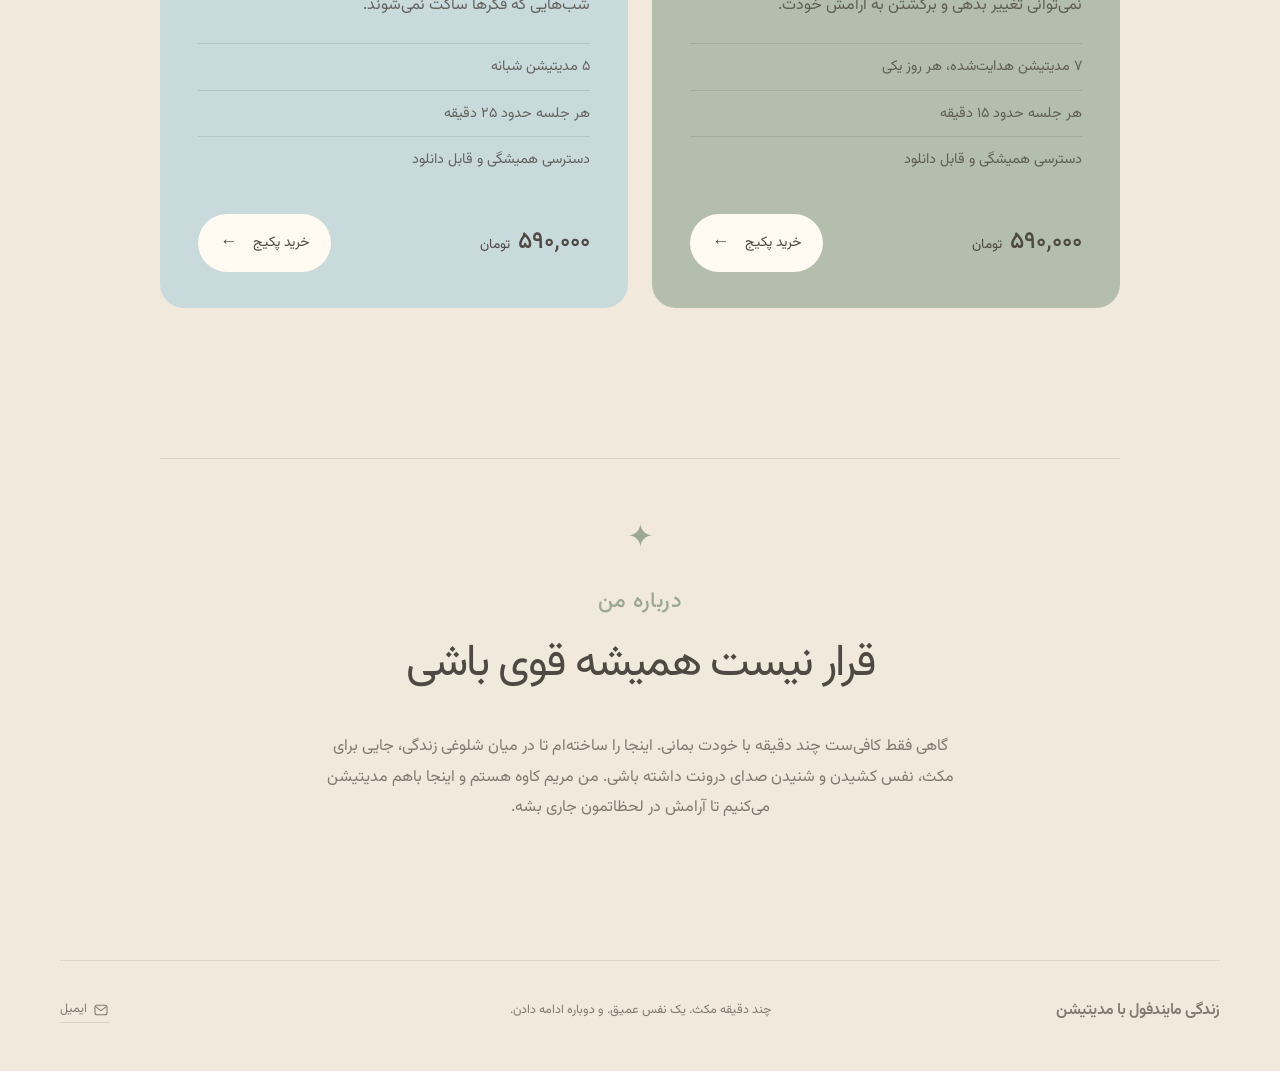
==== commit 67322a5b: "Hero link text: listen to free meditations Co-Authored-By: Claude Opus 5.5 <noreply@anthropic.com> C" ====
--- a/index.html
+++ b/index.html
@@ -31,7 +31,7 @@
         </p>
         <div class="hero-actions">
           <a class="button" href="#packages">دیدن پکیج‌های مدیتیشن <span aria-hidden="true">←</span></a>
-          <a class="text-link" href="#free">شنیدن رایگان</a>
+          <a class="text-link" href="#free">شنیدن رایگان مدیتیشن‌ها</a>
         </div>
       </div>
     </section>
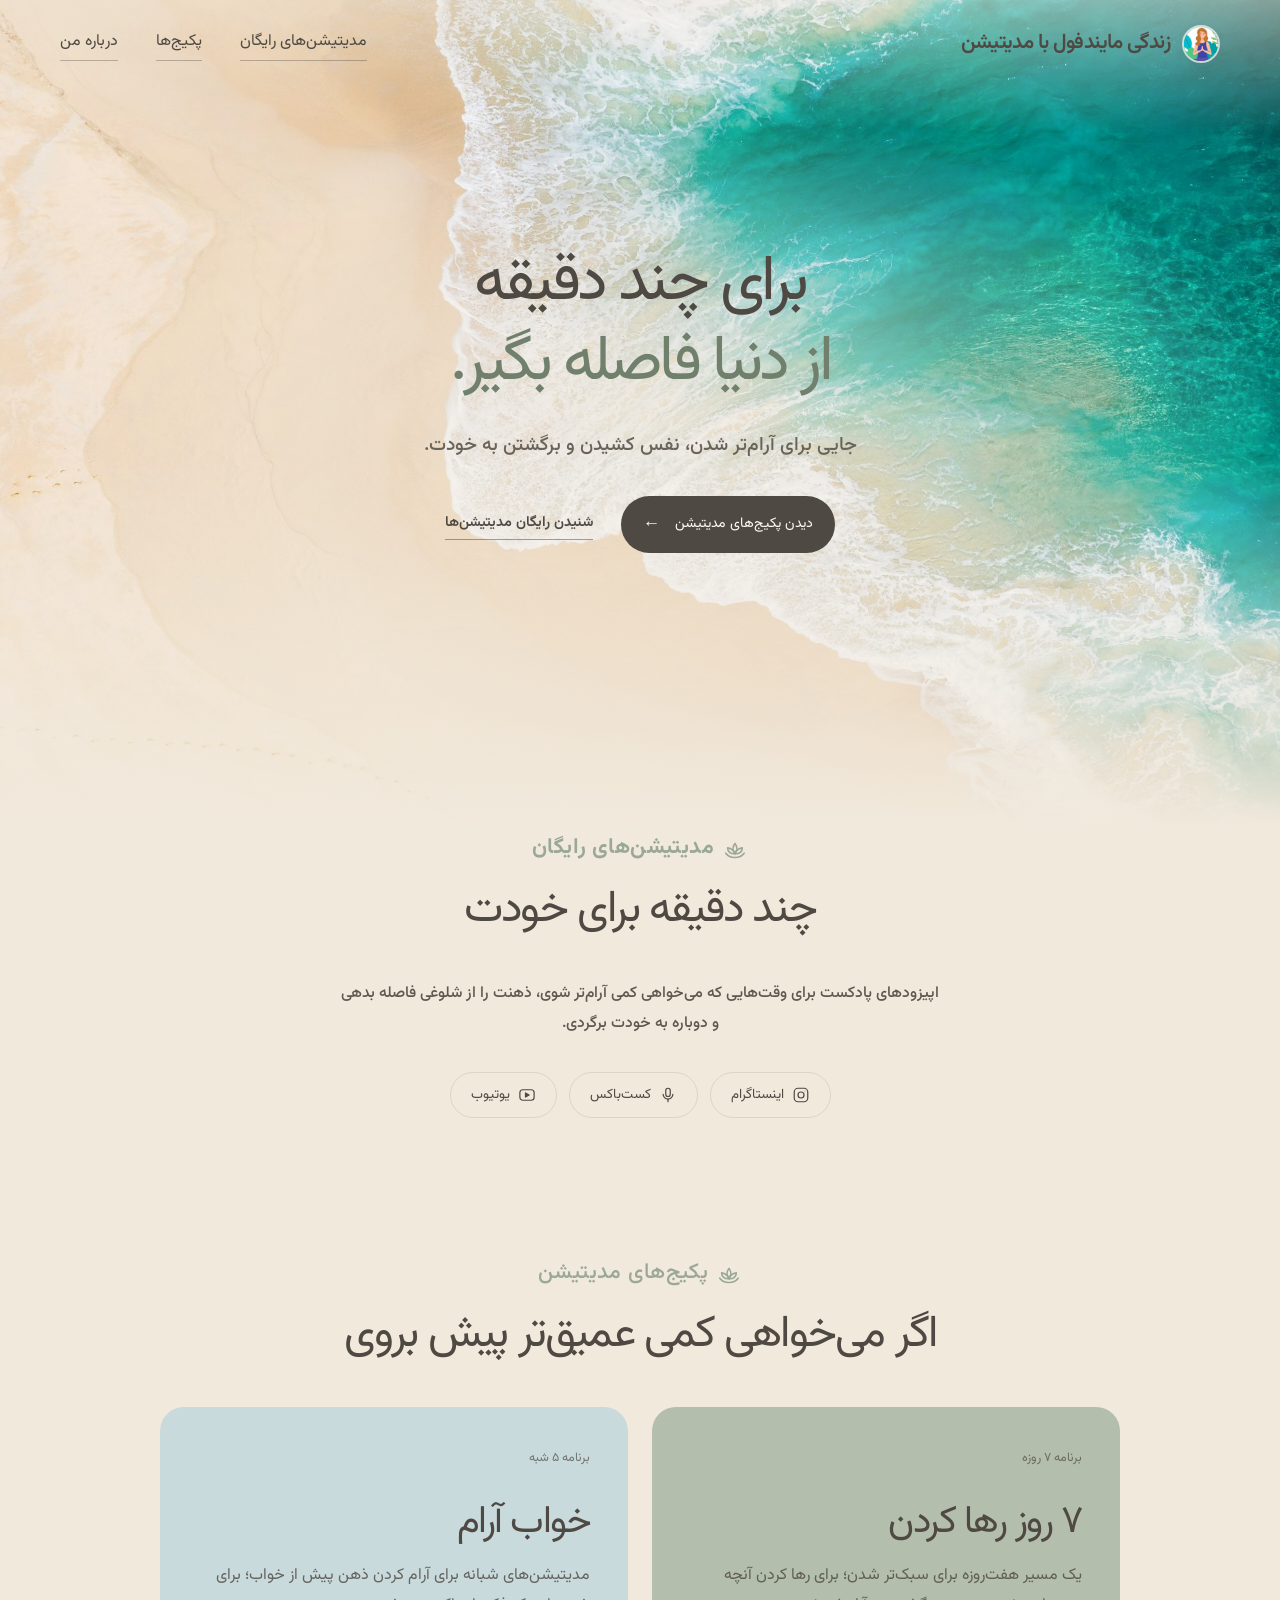
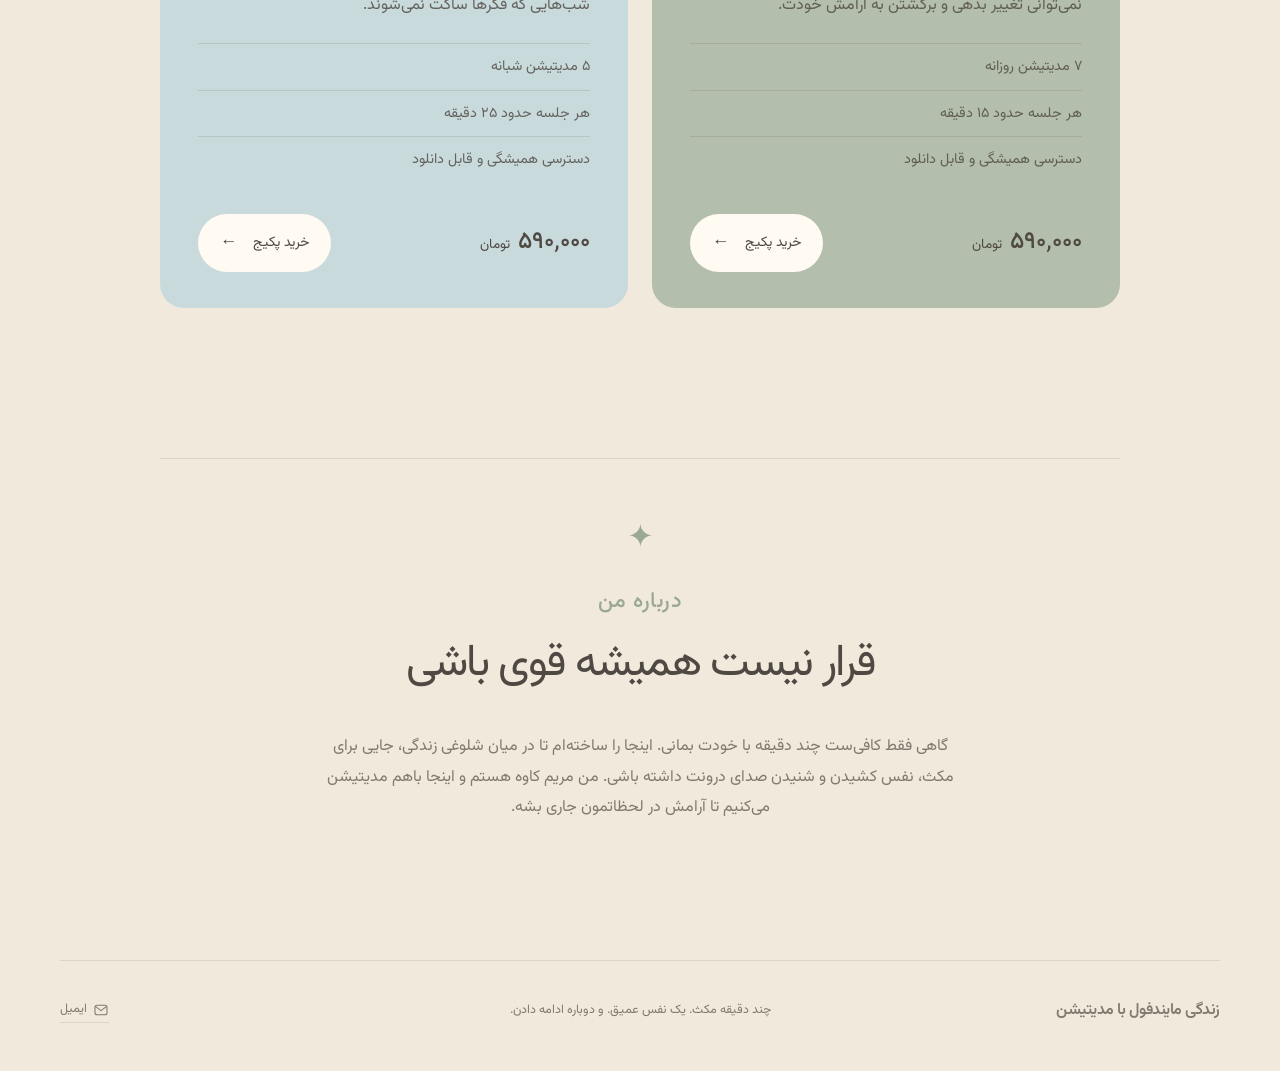
==== commit 43df8b2d: "Package 1 list item: 7 daily meditations Co-Authored-By: Claude Opus 5.5 <noreply@anthropic.com> Cla" ====
--- a/index.html
+++ b/index.html
@@ -70,7 +70,7 @@
             نمی‌توانی تغییر بدهی و برگشتن به آرامش خودت.
           </p>
           <ul class="package-list">
-            <li>۷ مدیتیشن هدایت‌شده، هر روز یکی</li>
+            <li>۷ مدیتیشن روزانه</li>
             <li>هر جلسه حدود ۱۵ دقیقه</li>
             <li>دسترسی همیشگی و قابل دانلود</li>
           </ul>
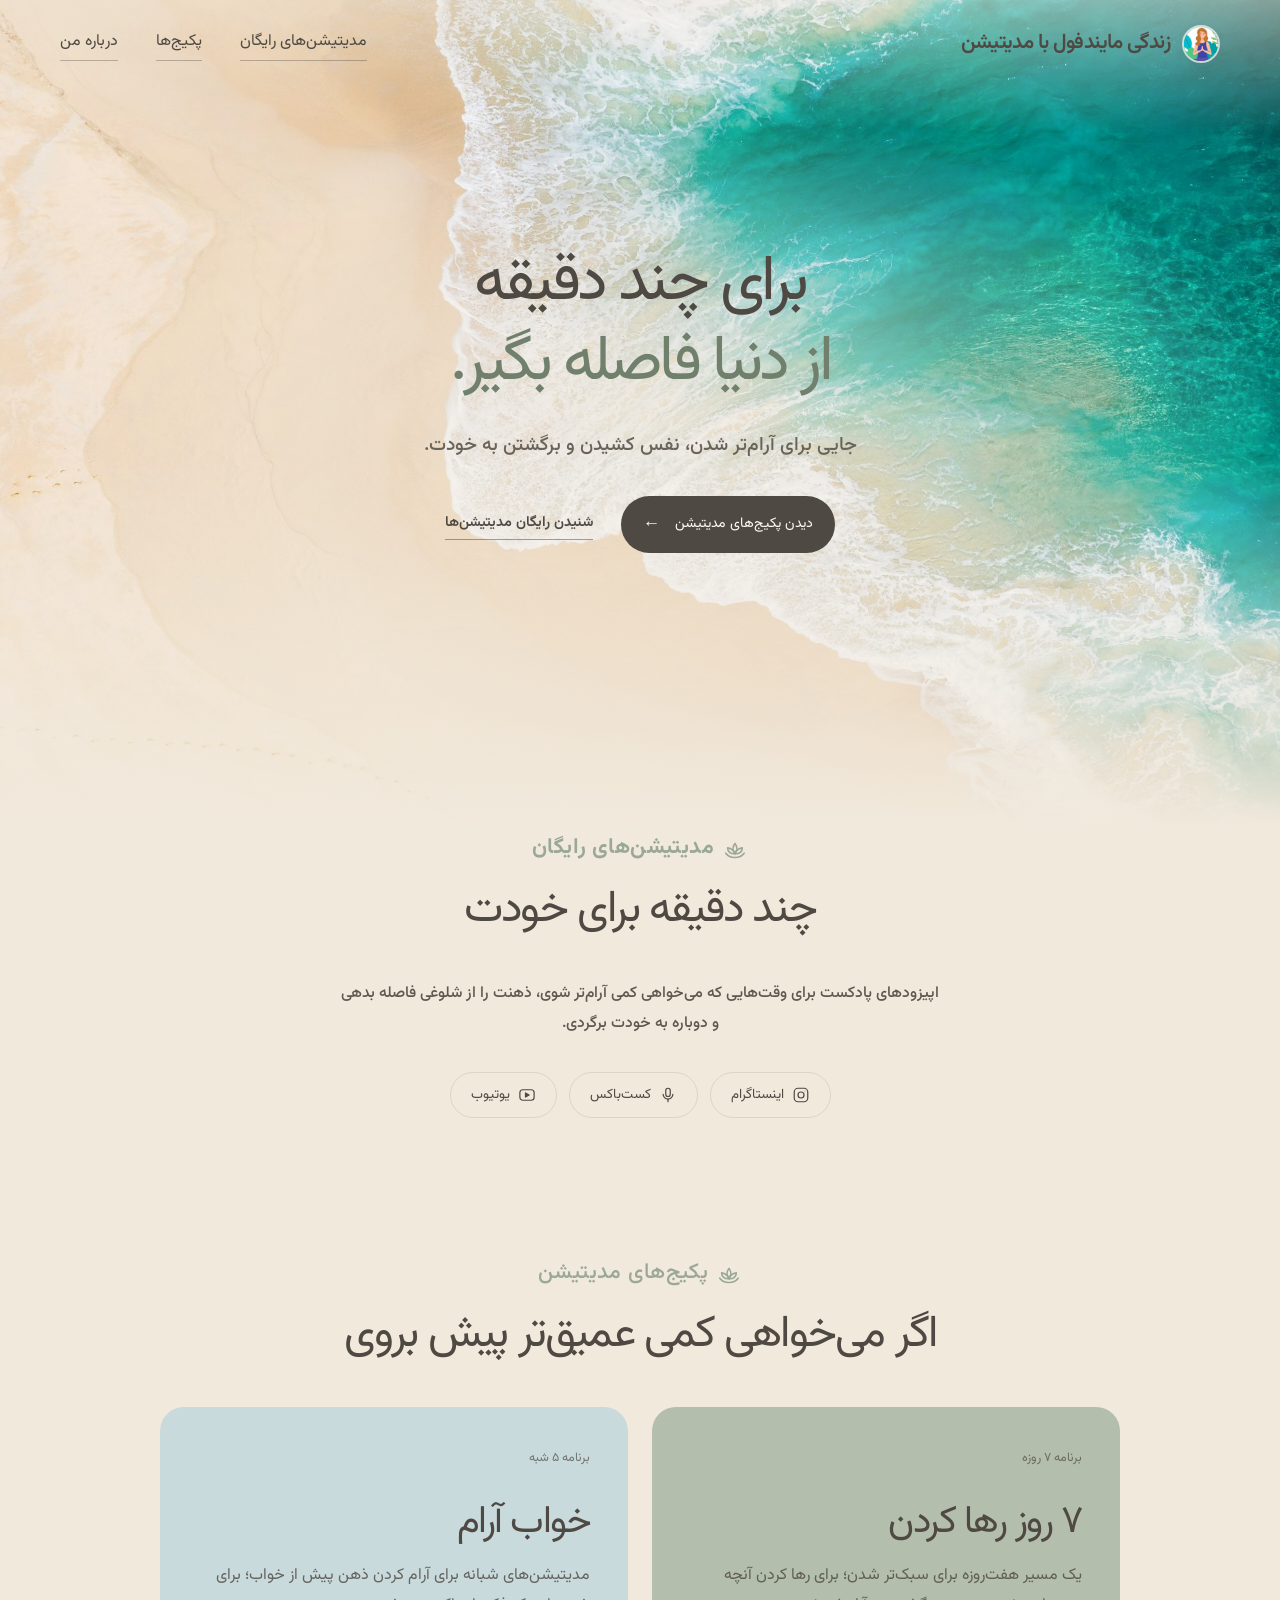
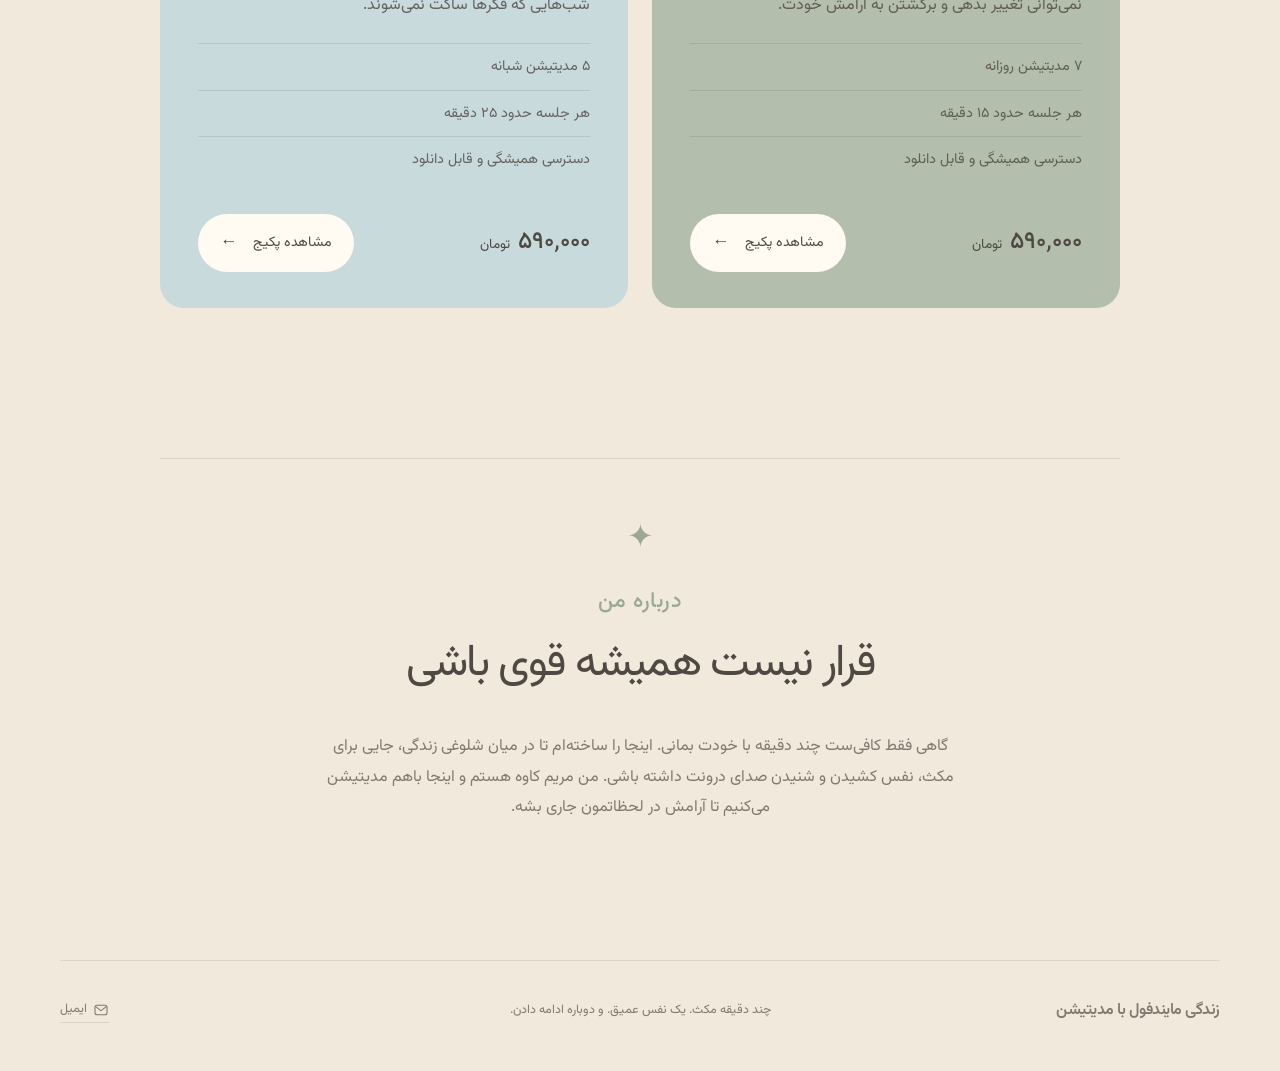
==== commit d4614293: "Package button text: view package Co-Authored-By: Claude Opus 5.5 <noreply@anthropic.com> Claude-Ses" ====
--- a/index.html
+++ b/index.html
@@ -77,7 +77,7 @@
           <div class="package-footer">
             <p class="price"><strong>۵۹۰٬۰۰۰</strong> تومان</p>
             <!-- لینک صفحه‌ی پرداخت این پکیج -->
-            <a class="button button-light" href="#">خرید پکیج <span aria-hidden="true">←</span></a>
+            <a class="button button-light" href="#">مشاهده پکیج <span aria-hidden="true">←</span></a>
           </div>
         </article>
 
@@ -98,7 +98,7 @@
           <div class="package-footer">
             <p class="price"><strong>۵۹۰٬۰۰۰</strong> تومان</p>
             <!-- لینک صفحه‌ی پرداخت این پکیج -->
-            <a class="button button-light" href="#">خرید پکیج <span aria-hidden="true">←</span></a>
+            <a class="button button-light" href="#">مشاهده پکیج <span aria-hidden="true">←</span></a>
           </div>
         </article>
       </div>
